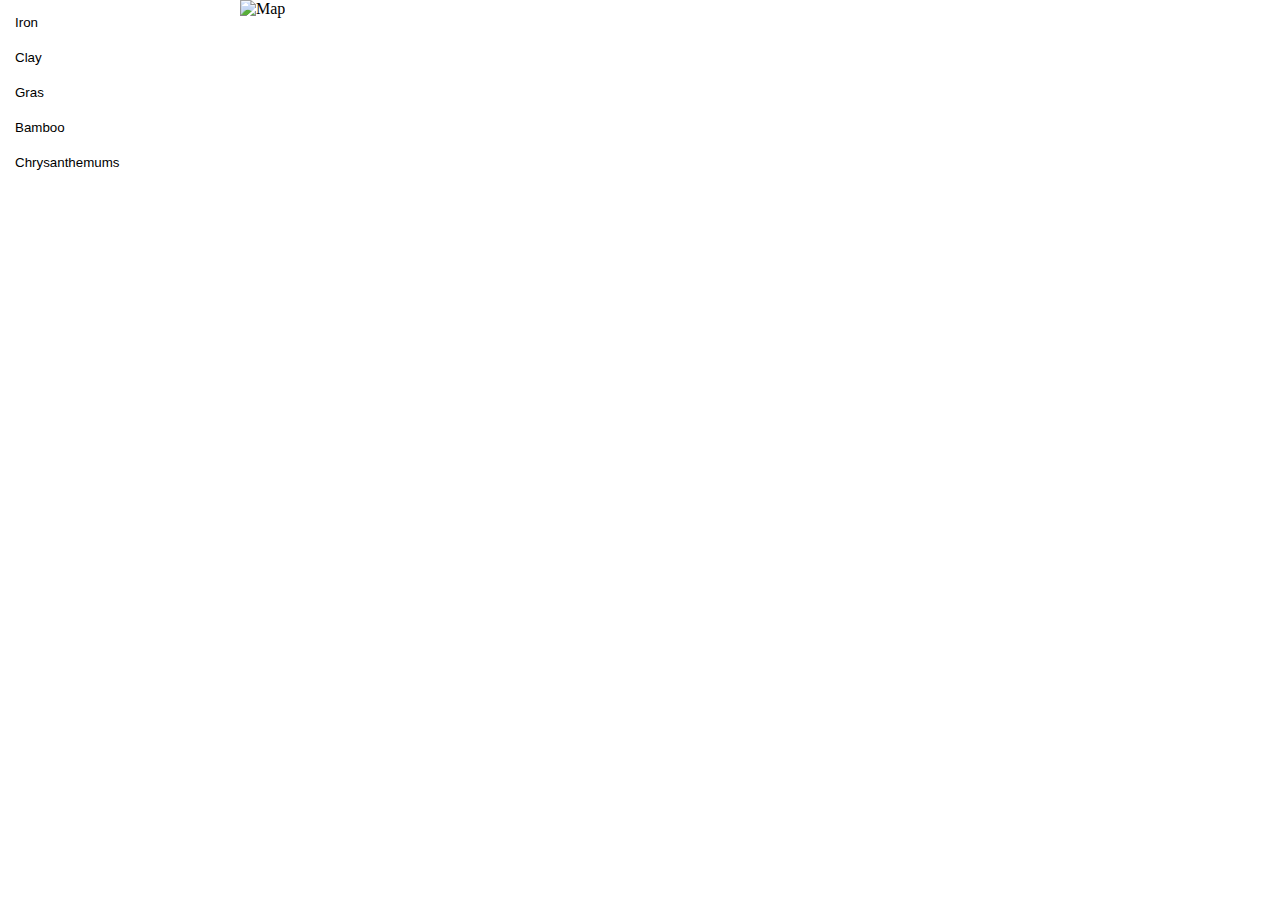
==== index.html @ 9ee483c1 "Rename map.html to index.html" ====
<!DOCTYPE html>
<html lang="en">
<head>
    <meta charset="UTF-8">
    <meta name="viewport" content="width=device-width, initial-scale=1.0">
    <link rel="stylesheet" href="map.css">
    <script src="map.js" defer></script>
    <title>Interactive Map with Legend</title>
</head>
<body>
    <div class="legend">
        <button id="legend-icon1">Iron</button>
        <button id="legend-icon2">Clay</button>
        <button id="legend-icon3">Gras</button>
        <button id="legend-icon4">Bamboo</button>
        <button id="legend-icon5">Chrysanthemums</button>
    </div>

    <div class="map-container">
        <img id="map" src="C:\Users\kwust\OneDrive\Dokumente\Coding\Map\images\Map.png" alt="Map">
<div id="icon1_0" class="map-icon iron"></div>
<div id="icon1_1" class="map-icon iron"></div>
<div id="icon2_0" class="map-icon clay"></div>

        <div id="icon3" class="map-icon grass"></div>
        <div id="icon4" class="map-icon bamboo"></div>
        <div id="icon5" class="map-icon chrysanthemums"></div>
    </div>
</body>
</html>
---- map.css ----
body {
    margin: 0;
    padding: 0;
}

.legend {
    position: absolute;
    top: 10px;
    left: 10px;
    max-width: 22%;
    display: flex;
    flex-direction: column;
    gap: 10px;
}

.map-container {
    position: relative;
    width: 100%;
    max-width: 800px;
    margin: 0 auto;
}

.map-icon {
    display: none;
    position: absolute;
    width: 30px;
    height: 30px;
    cursor: pointer;
    transition: opacity 0.3s ease-in-out;
    background-size: contain;
    background-repeat: no-repeat;
}

.iron {
    background-image: url('images/iron.png');
}

.clay {
    background-image: url('images/clay.png');
}

.grass {
    background-image: url('images/grass.png');
}

.bamboo {
    background-image: url('images/bamboo.png');
}

.chrysanthemums {
    background-image: url('images/chrysanthemums.png');
}

.legend button {
    width: 100%;
    text-align: left;
    padding: 5px;
    border: none;
    background-color: transparent;
    cursor: pointer;
    transition: background-color 0.3s ease-in-out;
}

.legend button:hover {
    background-color: #f0f0f0;
}
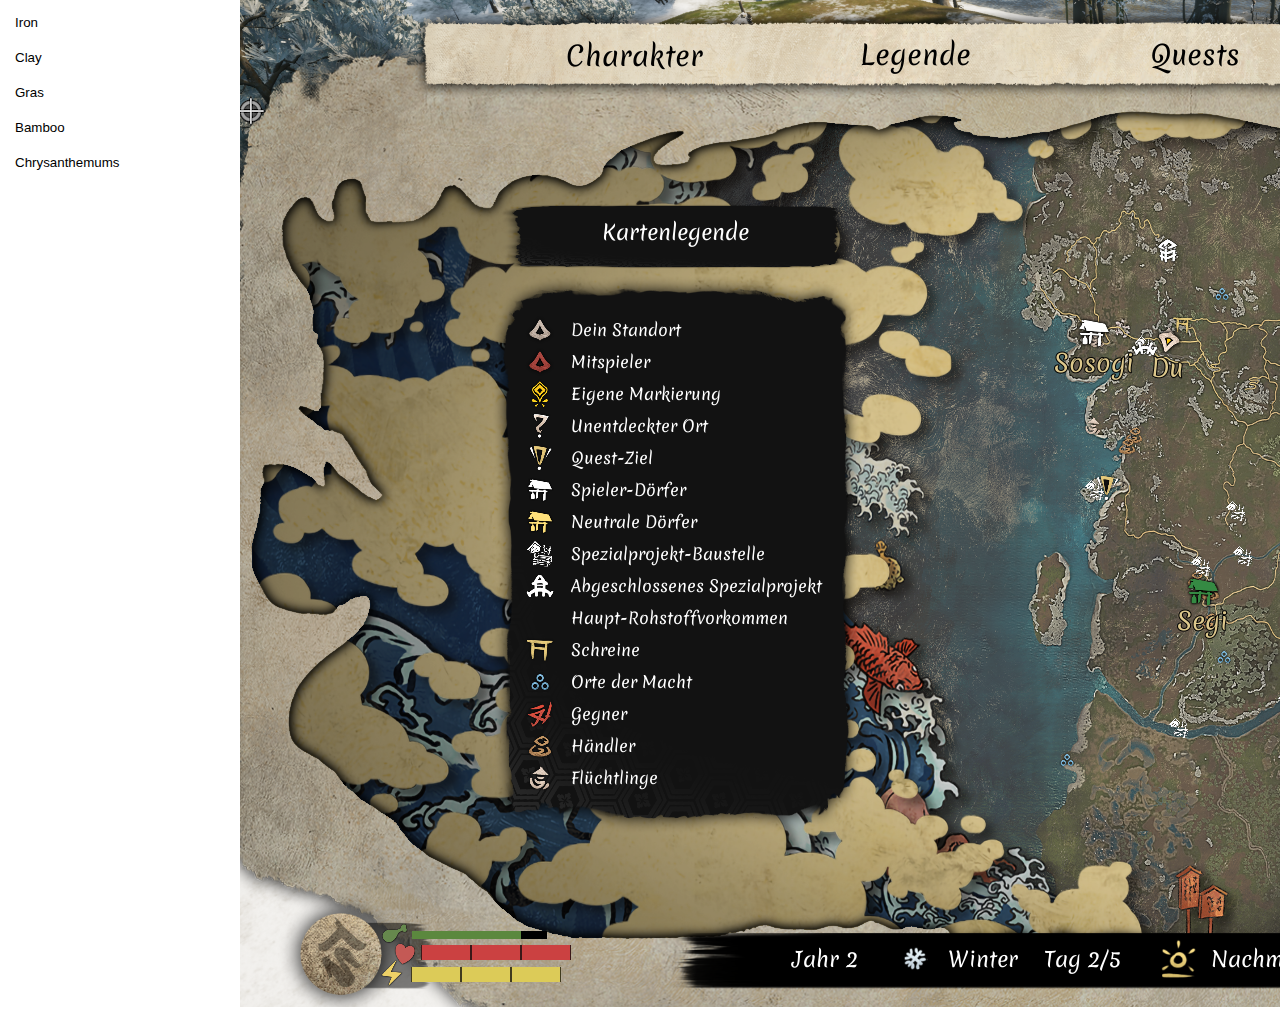
==== commit e10fba92: "Update index.html" ====
--- a/index.html
+++ b/index.html
@@ -17,7 +17,7 @@
     </div>
 
     <div class="map-container">
-        <img id="map" src="C:\Users\kwust\OneDrive\Dokumente\Coding\Map\images\Map.png" alt="Map">
+        <img id="map" src="images/Map.png" alt="Map">
 <div id="icon1_0" class="map-icon iron"></div>
 <div id="icon1_1" class="map-icon iron"></div>
 <div id="icon2_0" class="map-icon clay"></div>
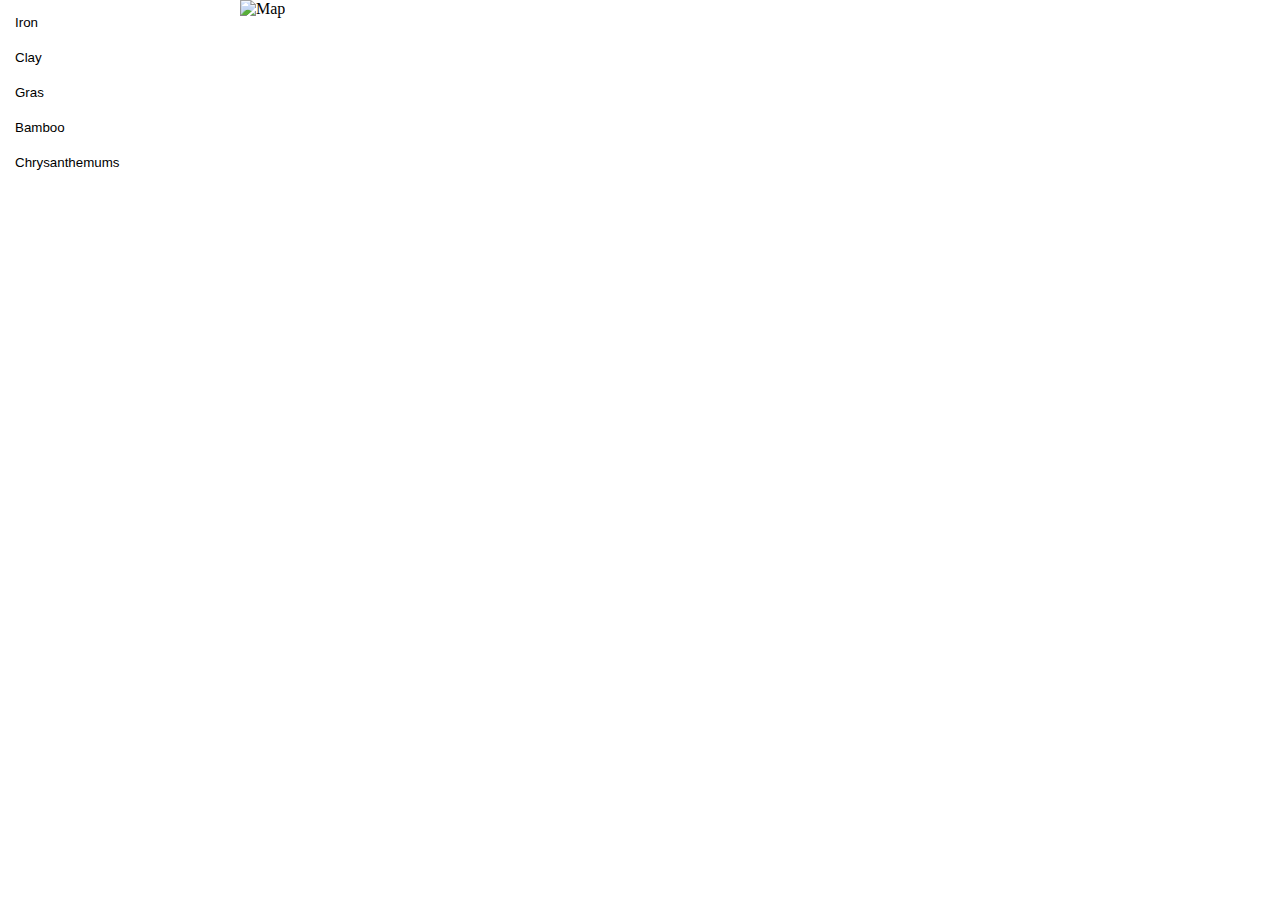
==== commit 599c0ead: "Update index.html" ====
--- a/index.html
+++ b/index.html
@@ -17,7 +17,7 @@
     </div>
 
     <div class="map-container">
-        <img id="map" src="images/Map.png" alt="Map">
+        <img id="map" src="https://github.com/kwusterhausen/sengokudynasty/blob/main/images/Map.png" alt="Map">
 <div id="icon1_0" class="map-icon iron"></div>
 <div id="icon1_1" class="map-icon iron"></div>
 <div id="icon2_0" class="map-icon clay"></div>
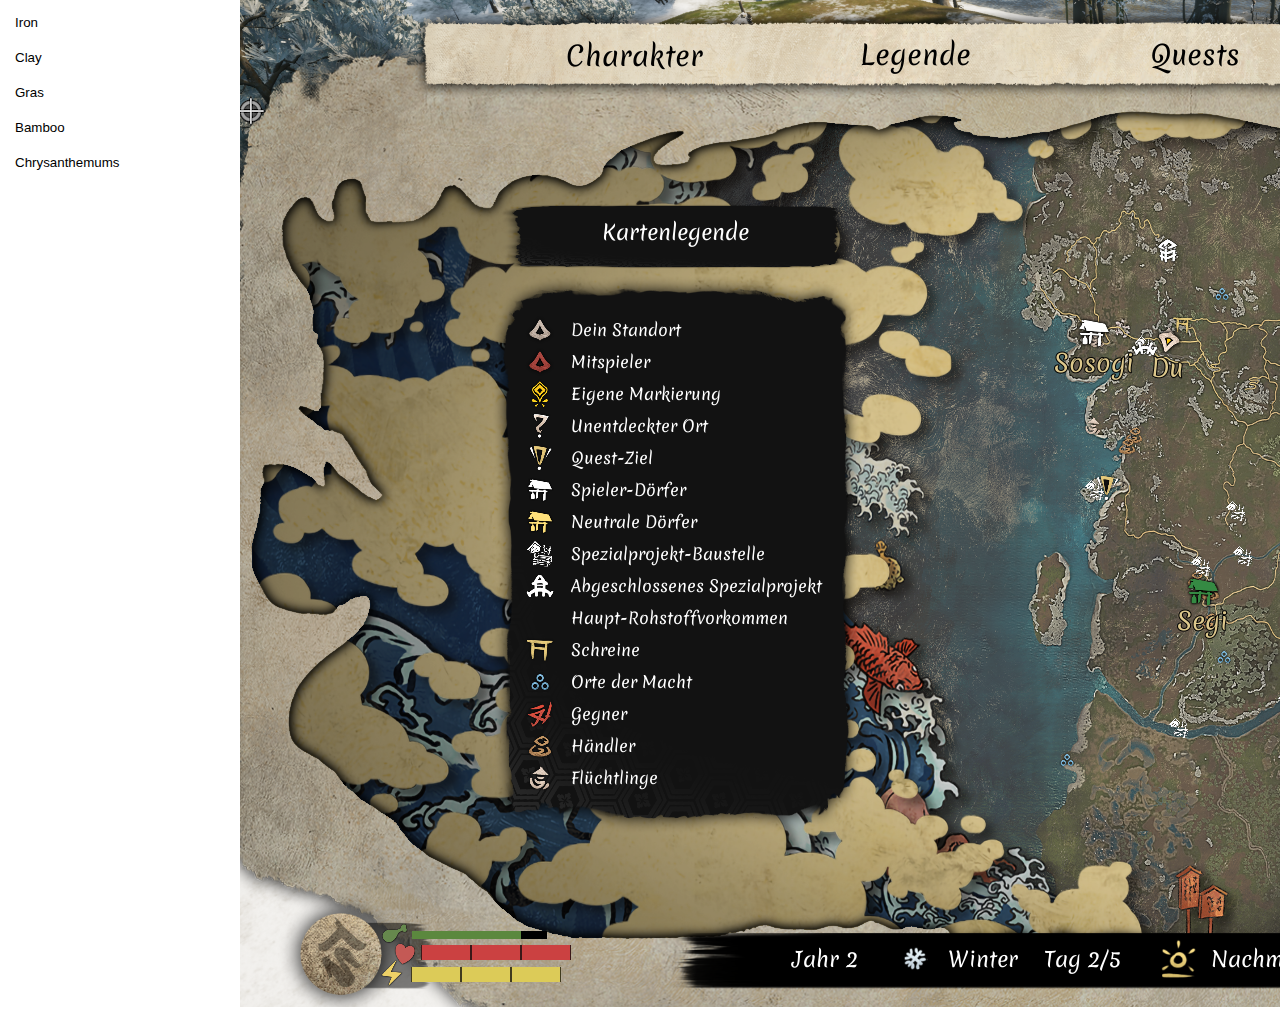
==== commit 9dd59087: "Update index.html" ====
--- a/index.html
+++ b/index.html
@@ -17,7 +17,7 @@
     </div>
 
     <div class="map-container">
-        <img id="map" src="https://github.com/kwusterhausen/sengokudynasty/blob/main/images/Map.png" alt="Map">
+        <img id="map" src="images/Map.png" alt="Map">
 <div id="icon1_0" class="map-icon iron"></div>
 <div id="icon1_1" class="map-icon iron"></div>
 <div id="icon2_0" class="map-icon clay"></div>
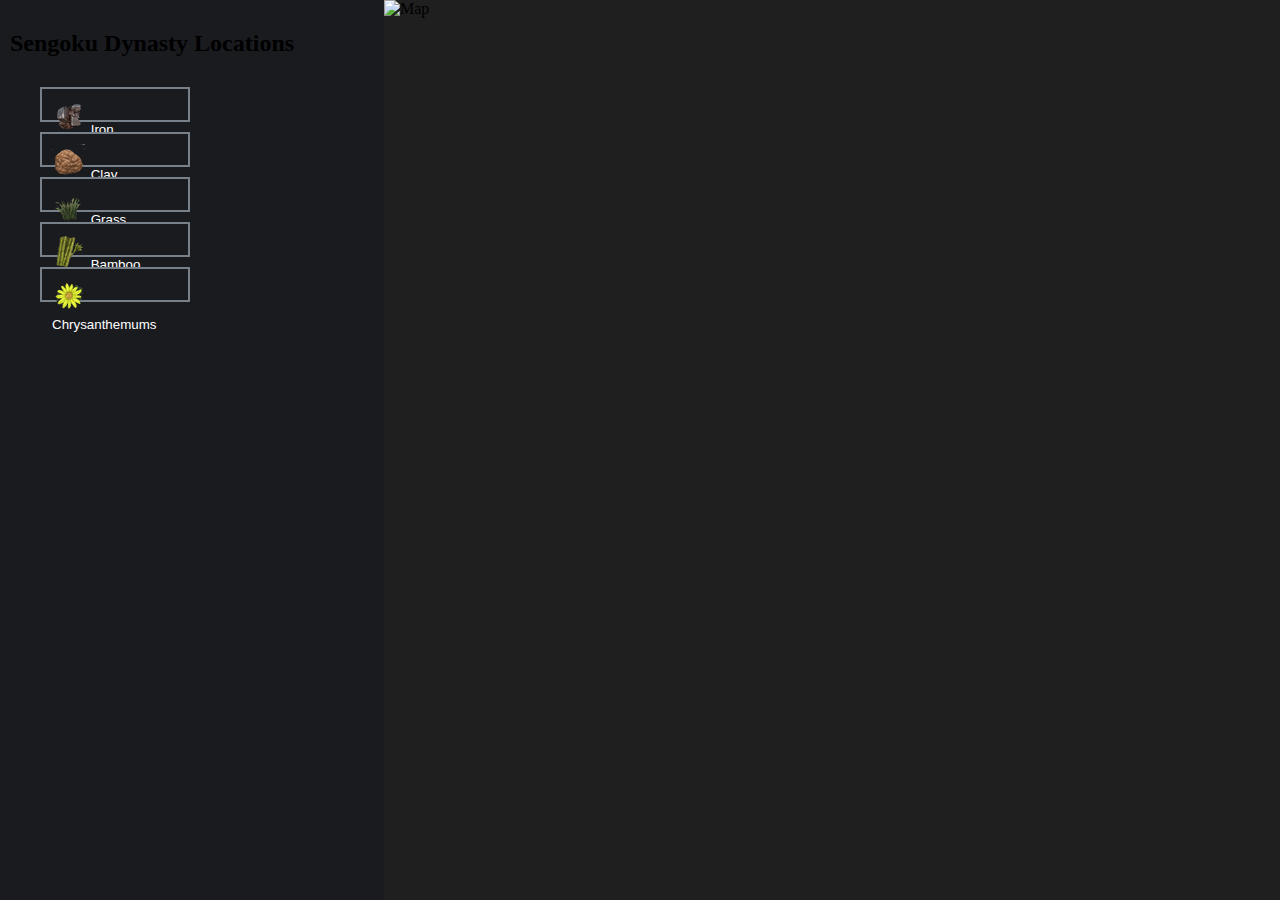
==== commit 9b37c2b3: "Update index.html" ====
--- a/index.html
+++ b/index.html
@@ -9,21 +9,59 @@
 </head>
 <body>
     <div class="legend">
-        <button id="legend-icon1">Iron</button>
-        <button id="legend-icon2">Clay</button>
-        <button id="legend-icon3">Gras</button>
-        <button id="legend-icon4">Bamboo</button>
-        <button id="legend-icon5">Chrysanthemums</button>
+		<h2 class="legend-title">Sengoku Dynasty Locations</h2>
+        <button id="legend-icon1">
+            <div class="button-content">
+                <img src="images/trans_iron.png" alt="Iron">
+                <span>Iron</span>
+            </div>
+        </button>
+        <button id="legend-icon2">
+            <div class="button-content">		
+				<img src="images/trans_clay.png" alt="Clay">
+				<span>Clay</span>
+			</div>
+        </button>
+        <button id="legend-icon3">
+			<div class="button-content">
+				<img src="images/trans_grass.png" alt="Grass">
+				<span>Grass</span>
+			</div>
+        </button>
+        <button id="legend-icon4">
+			<div class="button-content">
+				<img src="images/trans_bamboo.png" alt="Bamboo">
+				<span>Bamboo</span>
+			</div>
+        </button>
+        <button id="legend-icon5">
+			<div class="button-content">
+				<img src="images/trans_chrysanthemums.png" alt="Chrysanthemums">
+				<span>Chrysanthemums</span>
+			</div>
+        </button>
     </div>
 
     <div class="map-container">
         <img id="map" src="images/Map.png" alt="Map">
-<div id="icon1_0" class="map-icon iron"></div>
-<div id="icon1_1" class="map-icon iron"></div>
-<div id="icon2_0" class="map-icon clay"></div>
-
-        <div id="icon3" class="map-icon grass"></div>
+		<!-- Íron Icons -->
+		<div id="icon1_0" class="map-icon iron"></div>
+		<div id="icon1_1" class="map-icon iron"></div>
+		
+		<!-- Clay Icons -->
+		<div id="icon2_0" class="map-icon clay"></div>
+		<div id="icon2_1" class="map-icon clay"></div>
+		
+		<!-- Grass Icons -->
+        <div id="icon3_0" class="map-icon grass"></div>
+        <div id="icon3_1" class="map-icon grass"></div>
+        <div id="icon3_2" class="map-icon grass"></div>
+        <div id="icon3_3" class="map-icon grass"></div>
+		
+		<!-- Bamboo Icons -->
         <div id="icon4" class="map-icon bamboo"></div>
+		
+		<!-- Chrys Icons -->
         <div id="icon5" class="map-icon chrysanthemums"></div>
     </div>
 </body>
--- a/map.css
+++ b/map.css
@@ -1,25 +1,35 @@
 body {
     margin: 0;
     padding: 0;
+    overflow: hidden;
+    display: flex;
+    min-height: 100vh;
 }
 
 .legend {
-    position: absolute;
-    top: 10px;
-    left: 10px;
-    max-width: 22%;
+    flex: 0 0 30%;
+    max-width: 30%;
     display: flex;
     flex-direction: column;
     gap: 10px;
+    padding: 10px;
+    background-color: #f0f0f0;
+    box-sizing: border-box;
+    overflow-y: auto;
+	background-color: #1A1B1F;
 }
 
 .map-container {
+    flex: 1;
     position: relative;
-    width: 100%;
-    max-width: 800px;
-    margin: 0 auto;
+    overflow: hidden;
+	background-color: #1f1f1f;	
 }
 
+#map {
+    width: 100%;
+    height: auto; /* Bildhöhe passt sich proportional zur Breite an */
+}
 .map-icon {
     display: none;
     position: absolute;
@@ -52,15 +62,19 @@
 }
 
 .legend button {
-    width: 100%;
-    text-align: left;
-    padding: 5px;
+    width: 150px; /* Breite auf 150px festlegen */
+    height: 35px; /* Höhe auf 35px festlegen */
+    background-color: #1A1B1F;
+    color: white;
     border: none;
-    background-color: transparent;
     cursor: pointer;
-    transition: background-color 0.3s ease-in-out;
+	 border: 2px solid #78818a;
+    transition: background-color 0.3s ease;
+	text-align: left; /* Text linksbündig ausrichten */
+    padding: 10px; /* Padding hinzufügen */
+    margin-left: 30px; /* Verschiebung um 30px nach rechts */
 }
 
 .legend button:hover {
-    background-color: #f0f0f0;
+    background-color: #0f0f0f;
 }
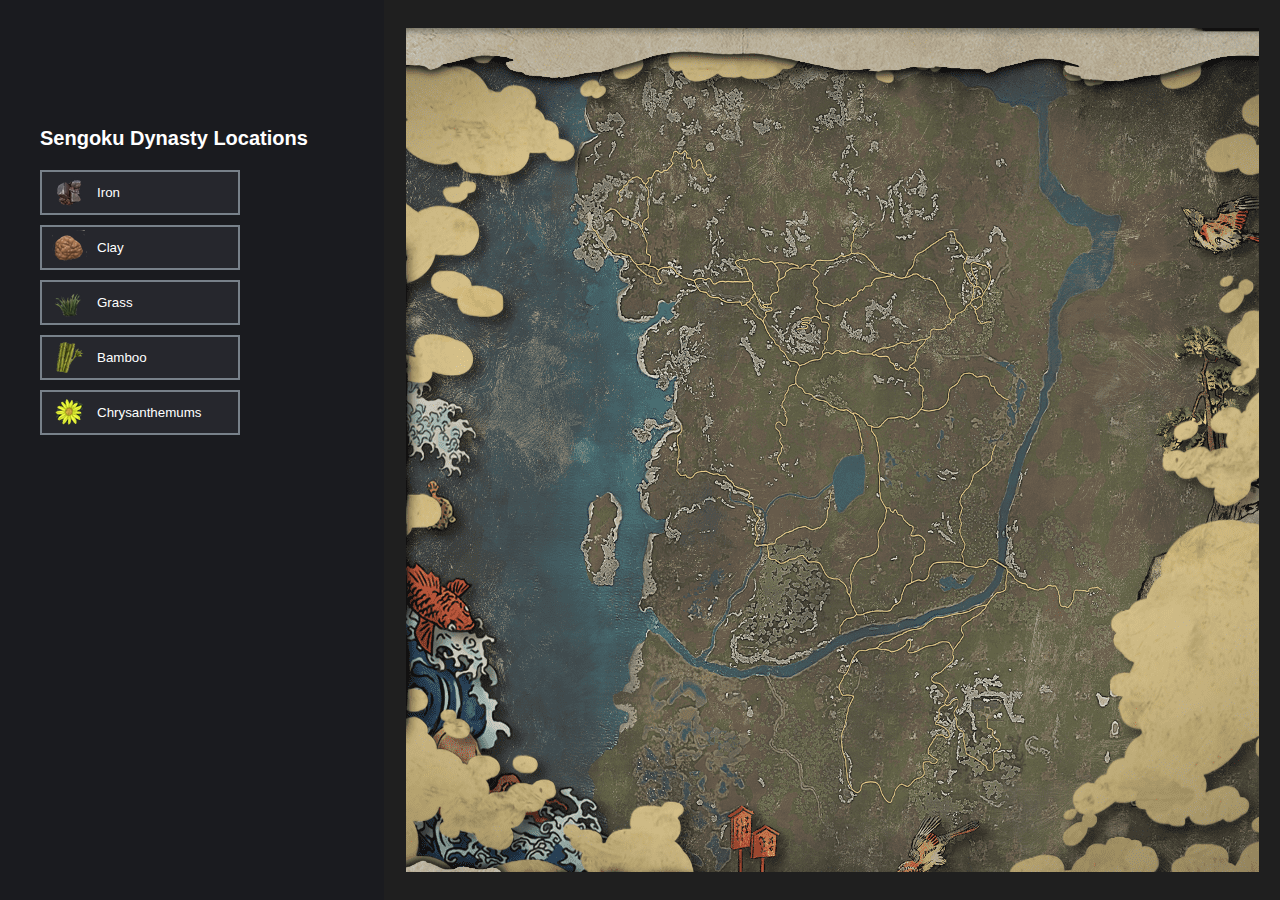
==== commit b39014db: "Update index.html" ====
--- a/index.html
+++ b/index.html
@@ -43,7 +43,7 @@
     </div>
 
     <div class="map-container">
-        <img id="map" src="images/Map.png" alt="Map">
+        <img id="map" src="images/map.png" alt="Map">
 		<!-- Íron Icons -->
 		<div id="icon1_0" class="map-icon iron"></div>
 		<div id="icon1_1" class="map-icon iron"></div>
--- a/map.css
+++ b/map.css
@@ -4,7 +4,10 @@
     overflow: hidden;
     display: flex;
     min-height: 100vh;
+	background-color: #1A1B1F;
+	font-family: Roboto,sans-serif;
 }
+
 
 .legend {
     flex: 0 0 30%;
@@ -17,18 +20,22 @@
     box-sizing: border-box;
     overflow-y: auto;
 	background-color: #1A1B1F;
+	margin-top:100px;
 }
 
 .map-container {
     flex: 1;
     position: relative;
     overflow: hidden;
-	background-color: #1f1f1f;	
+    background-color: #1f1f1f;
+    display: flex; /* Hinzugefügt */
+    justify-content: center; /* Hinzugefügt */
+    align-items: center; /* Hinzugefügt */
 }
 
 #map {
-    width: 100%;
-    height: auto; /* Bildhöhe passt sich proportional zur Breite an */
+    max-width: auto; /* Geändert von width: 100% */
+    max-height: 100%; /* Hinzugefügt */
 }
 .map-icon {
     display: none;
@@ -42,39 +49,60 @@
 }
 
 .iron {
-    background-image: url('images/iron.png');
+    background-image: url('images/trans_iron.png');
 }
 
 .clay {
-    background-image: url('images/clay.png');
+    background-image: url('images/trans_clay.png');
 }
 
 .grass {
-    background-image: url('images/grass.png');
+    background-image: url('images/trans_grass.png');
 }
 
 .bamboo {
-    background-image: url('images/bamboo.png');
+    background-image: url('images/trans_bamboo.png');
 }
 
 .chrysanthemums {
-    background-image: url('images/chrysanthemums.png');
+    background-image: url('images/trans_chrysanthemums.png');
 }
 
 .legend button {
-    width: 150px; /* Breite auf 150px festlegen */
-    height: 35px; /* Höhe auf 35px festlegen */
-    background-color: #1A1B1F;
+    width: 200px; /* Breite auf 150px festlegen */
+    height: 45px; /* Höhe auf 35px festlegen */
+    background-color: #26272D;
     color: white;
     border: none;
     cursor: pointer;
-	 border: 2px solid #78818a;
+	border: 2px solid #78818a;
     transition: background-color 0.3s ease;
 	text-align: left; /* Text linksbündig ausrichten */
     padding: 10px; /* Padding hinzufügen */
     margin-left: 30px; /* Verschiebung um 30px nach rechts */
+	    display: flex; /* Hinzugefügt */
+    align-items: center; /* Hinzugefügt */
+}
+
+.button-content {
+    display: flex;
+    align-items: center;
+}
+
+.button-content img {
+    margin-right: 10px; /* Abstand zwischen Bild und Text */
 }
 
 .legend button:hover {
     background-color: #0f0f0f;
 }
+
+.legend-title {
+    font-size: 20px;
+    font-weight: bold;
+    margin-left: 30px;
+    margin-bottom: 10px; /* Abstand unterhalb des Titels */
+	color: white;
+}
+
+
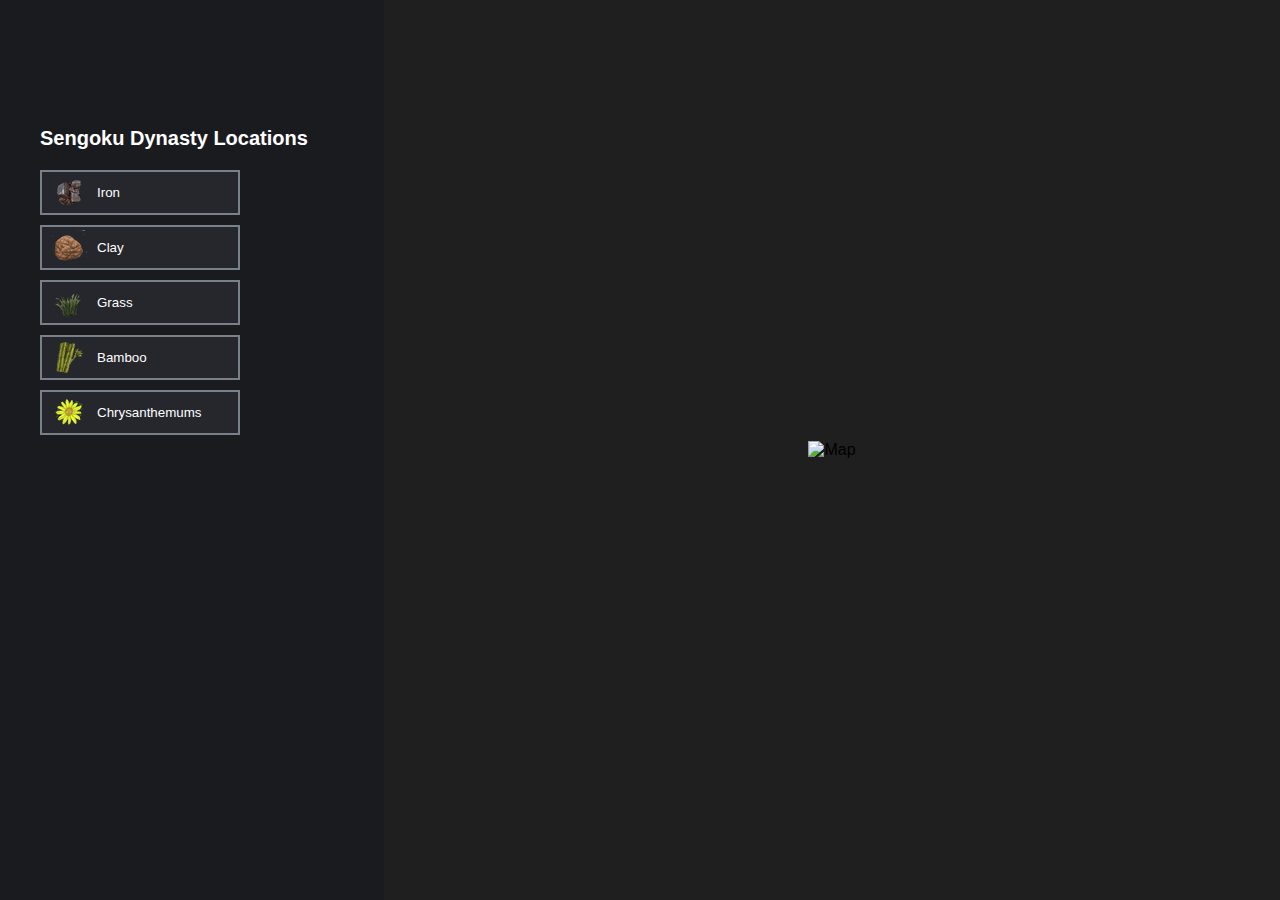
==== commit ee80fd87: "Update index.html" ====
--- a/index.html
+++ b/index.html
@@ -43,7 +43,7 @@
     </div>
 
     <div class="map-container">
-        <img id="map" src="images/map.png" alt="Map">
+        <img id="map" src="images/Map.png" alt="Map">
 		<!-- Íron Icons -->
 		<div id="icon1_0" class="map-icon iron"></div>
 		<div id="icon1_1" class="map-icon iron"></div>
@@ -57,6 +57,10 @@
         <div id="icon3_1" class="map-icon grass"></div>
         <div id="icon3_2" class="map-icon grass"></div>
         <div id="icon3_3" class="map-icon grass"></div>
+        <div id="icon3_4" class="map-icon grass"></div>
+        <div id="icon3_5" class="map-icon grass"></div>
+        <div id="icon3_6" class="map-icon grass"></div>
+        <div id="icon3_7" class="map-icon grass"></div>
 		
 		<!-- Bamboo Icons -->
         <div id="icon4" class="map-icon bamboo"></div>
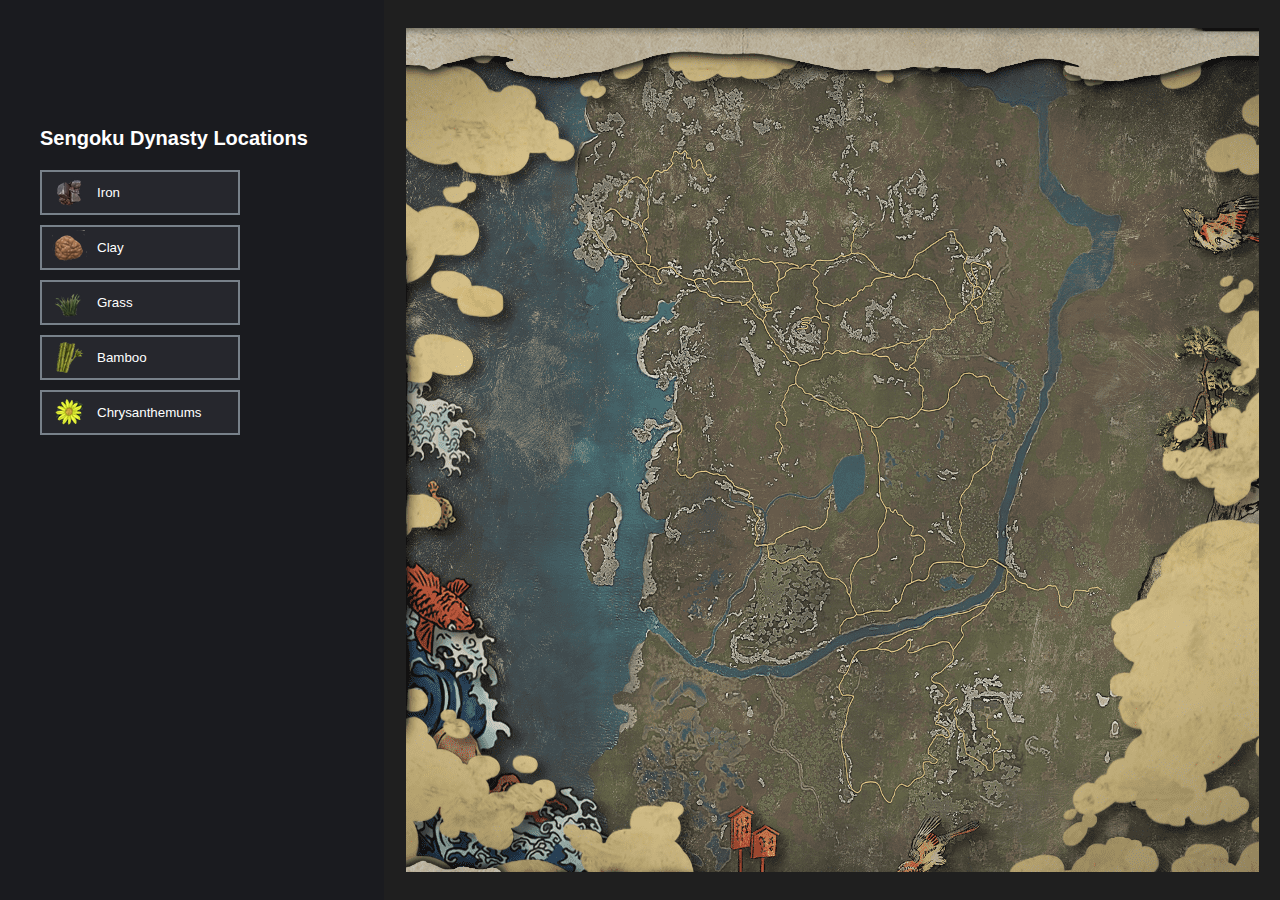
==== commit cf59ec41: "Update index.html" ====
--- a/index.html
+++ b/index.html
@@ -43,7 +43,7 @@
     </div>
 
     <div class="map-container">
-        <img id="map" src="images/Map.png" alt="Map">
+        <img id="map" src="images/map.png" alt="Map">
 		<!-- Íron Icons -->
 		<div id="icon1_0" class="map-icon iron"></div>
 		<div id="icon1_1" class="map-icon iron"></div>
